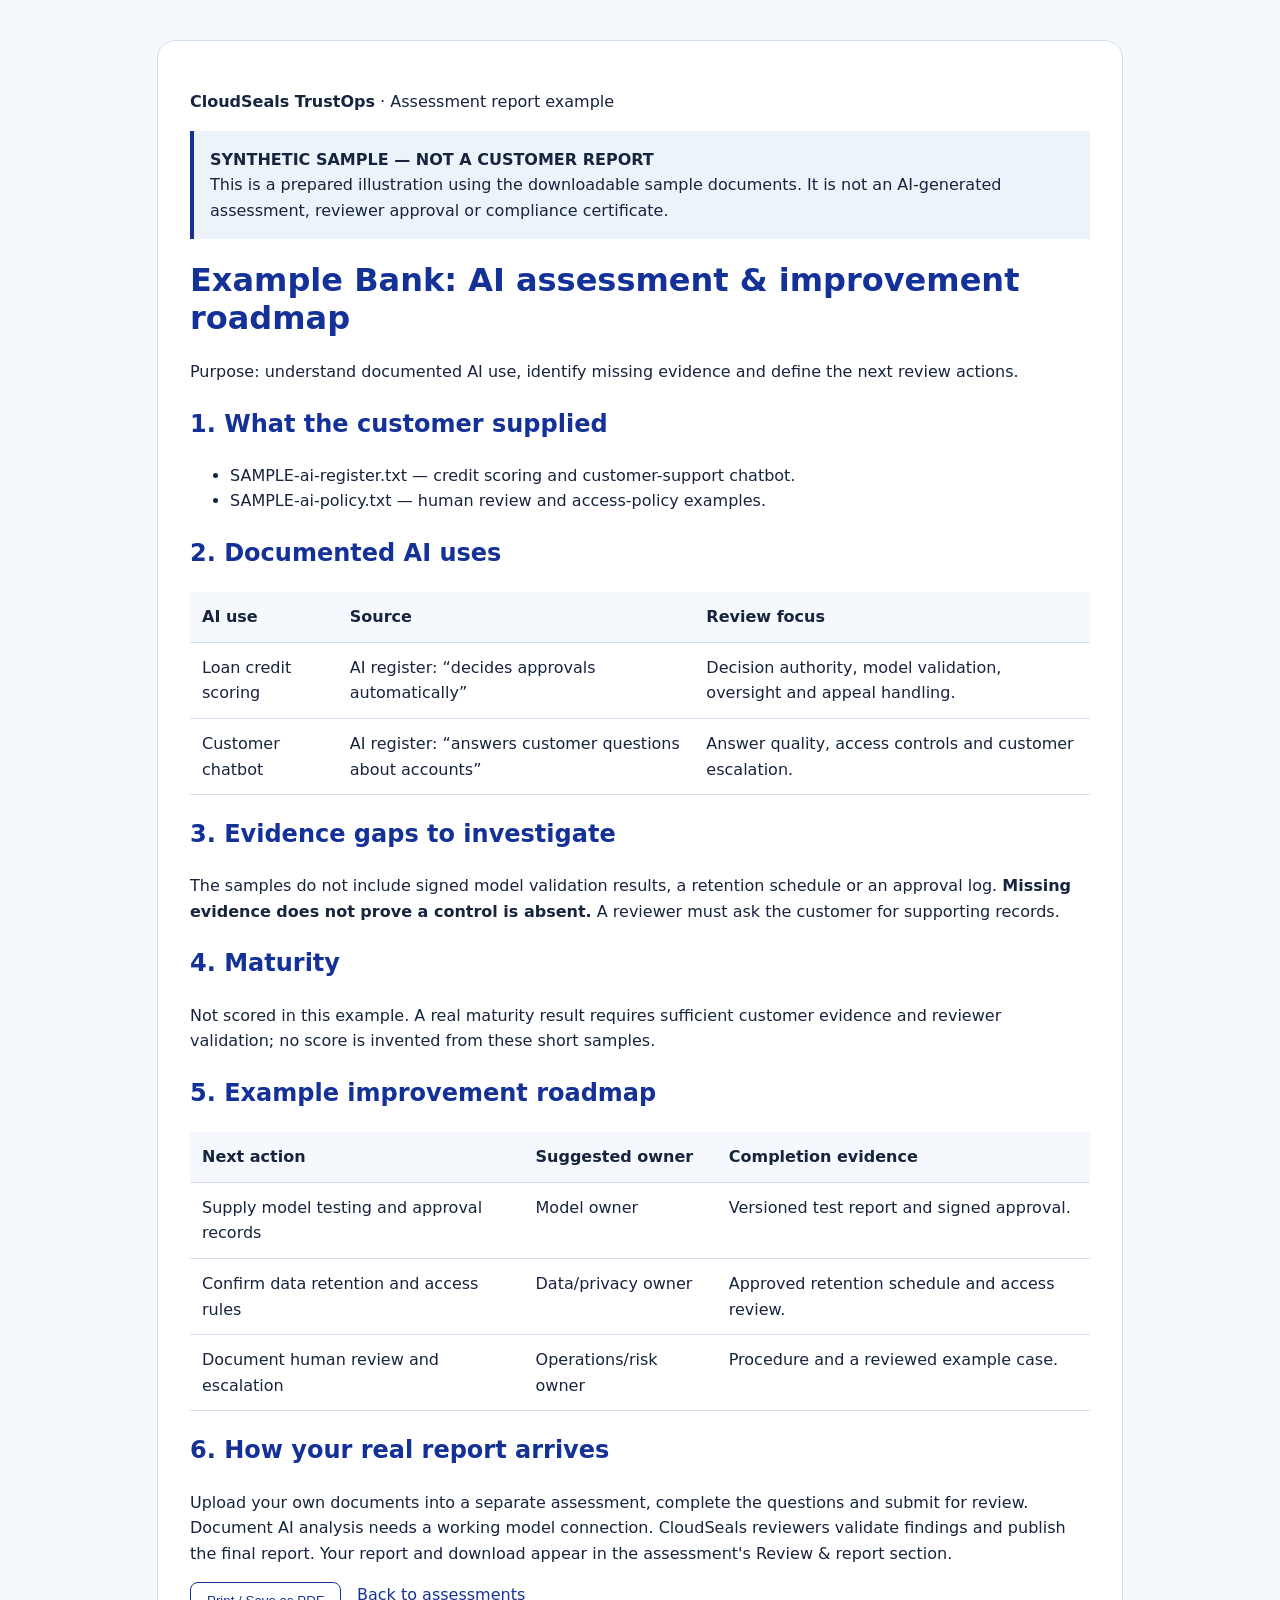
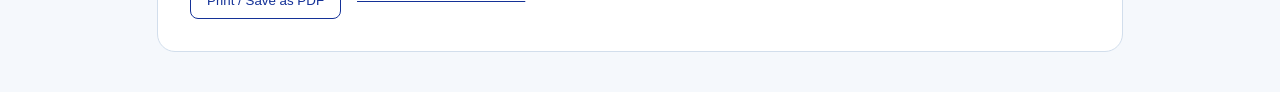
==== apps/portal-web/sample-assessment-report.html @ 81be485e "feat: add AI agents office and guided customer assessment previews" ====
<!doctype html>
<html lang="en"><head><meta charset="utf-8"><meta name="viewport" content="width=device-width,initial-scale=1"><title>CloudSeals · Synthetic sample report</title>
<link rel="stylesheet" href="sample-assessment-report.css"></head><body><main>
<p><strong>CloudSeals TrustOps</strong> · Assessment report example</p><div class="notice"><strong>SYNTHETIC SAMPLE — NOT A CUSTOMER REPORT</strong><br>This is a prepared illustration using the downloadable sample documents. It is not an AI-generated assessment, reviewer approval or compliance certificate.</div>
<h1>Example Bank: AI assessment & improvement roadmap</h1><p>Purpose: understand documented AI use, identify missing evidence and define the next review actions.</p>
<h2>1. What the customer supplied</h2><ul><li>SAMPLE-ai-register.txt — credit scoring and customer-support chatbot.</li><li>SAMPLE-ai-policy.txt — human review and access-policy examples.</li></ul>
<h2>2. Documented AI uses</h2><table><thead><tr><th>AI use</th><th>Source</th><th>Review focus</th></tr></thead><tbody><tr><td>Loan credit scoring</td><td>AI register: “decides approvals automatically”</td><td>Decision authority, model validation, oversight and appeal handling.</td></tr><tr><td>Customer chatbot</td><td>AI register: “answers customer questions about accounts”</td><td>Answer quality, access controls and customer escalation.</td></tr></tbody></table>
<h2>3. Evidence gaps to investigate</h2><p>The samples do not include signed model validation results, a retention schedule or an approval log. <strong>Missing evidence does not prove a control is absent.</strong> A reviewer must ask the customer for supporting records.</p>
<h2>4. Maturity</h2><p>Not scored in this example. A real maturity result requires sufficient customer evidence and reviewer validation; no score is invented from these short samples.</p>
<h2>5. Example improvement roadmap</h2><table><thead><tr><th>Next action</th><th>Suggested owner</th><th>Completion evidence</th></tr></thead><tbody><tr><td>Supply model testing and approval records</td><td>Model owner</td><td>Versioned test report and signed approval.</td></tr><tr><td>Confirm data retention and access rules</td><td>Data/privacy owner</td><td>Approved retention schedule and access review.</td></tr><tr><td>Document human review and escalation</td><td>Operations/risk owner</td><td>Procedure and a reviewed example case.</td></tr></tbody></table>
<h2>6. How your real report arrives</h2><p>Upload your own documents into a separate assessment, complete the questions and submit for review. Document AI analysis needs a working model connection. CloudSeals reviewers validate findings and publish the final report. Your report and download appear in the assessment's Review & report section.</p>
<div class="actions"><button id="print-report">Print / Save as PDF</button><a href="./#/assessments">Back to assessments</a></div>
</main><script src="sample-report.js"></script></body></html>
---- apps/portal-web/sample-assessment-report.css ----
body{margin:0;background:#f5f8fc;color:#17243d;font:16px/1.6 system-ui,sans-serif}main{max-width:900px;margin:40px auto;padding:32px;background:white;border:1px solid #d2deec;border-radius:18px}h1,h2{color:#143197}h1{line-height:1.2}.notice{background:#edf3fa;border-left:4px solid #143197;padding:16px}table{border-collapse:collapse;width:100%;margin:18px 0}th,td{text-align:left;padding:12px;border-bottom:1px solid #d2deec;vertical-align:top}th{background:#f5f8fc}.actions{display:flex;gap:16px;flex-wrap:wrap}a,button{color:#143197}button{padding:10px 16px;border:1px solid #143197;border-radius:8px;background:white;cursor:pointer}@media(max-width:600px){main{margin:12px;padding:18px}table{font-size:14px}th,td{padding:8px}}@media print{body{background:white}main{border:0;margin:0}.actions{display:none}}
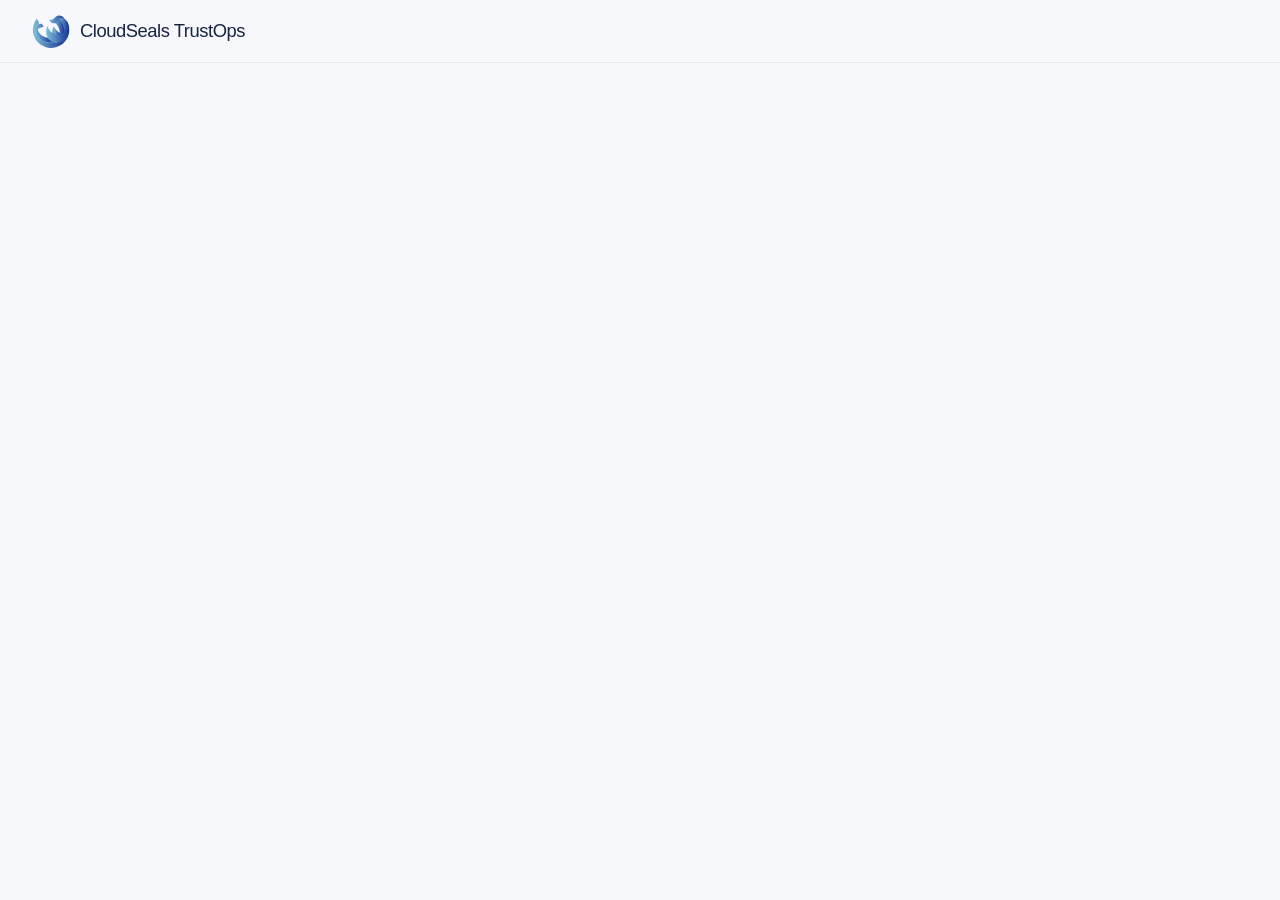
==== commit cdecfdc1: "Add live website inspection and real assessment reports" ====
--- a/apps/portal-web/sample-assessment-report.html
+++ b/apps/portal-web/sample-assessment-report.html
@@ -1,13 +1,7 @@
 <!doctype html>
-<html lang="en"><head><meta charset="utf-8"><meta name="viewport" content="width=device-width,initial-scale=1"><title>CloudSeals · Synthetic sample report</title>
+<html lang="en"><head><meta charset="utf-8"><meta name="viewport" content="width=device-width,initial-scale=1">
+<meta http-equiv="refresh" content="0;url=./#/reports"><title>CloudSeals TrustOps reports</title>
+<link rel="icon" type="image/svg+xml" href="images/logo.svg">
 <link rel="stylesheet" href="sample-assessment-report.css"></head><body><main>
-<p><strong>CloudSeals TrustOps</strong> · Assessment report example</p><div class="notice"><strong>SYNTHETIC SAMPLE — NOT A CUSTOMER REPORT</strong><br>This is a prepared illustration using the downloadable sample documents. It is not an AI-generated assessment, reviewer approval or compliance certificate.</div>
-<h1>Example Bank: AI assessment & improvement roadmap</h1><p>Purpose: understand documented AI use, identify missing evidence and define the next review actions.</p>
-<h2>1. What the customer supplied</h2><ul><li>SAMPLE-ai-register.txt — credit scoring and customer-support chatbot.</li><li>SAMPLE-ai-policy.txt — human review and access-policy examples.</li></ul>
-<h2>2. Documented AI uses</h2><table><thead><tr><th>AI use</th><th>Source</th><th>Review focus</th></tr></thead><tbody><tr><td>Loan credit scoring</td><td>AI register: “decides approvals automatically”</td><td>Decision authority, model validation, oversight and appeal handling.</td></tr><tr><td>Customer chatbot</td><td>AI register: “answers customer questions about accounts”</td><td>Answer quality, access controls and customer escalation.</td></tr></tbody></table>
-<h2>3. Evidence gaps to investigate</h2><p>The samples do not include signed model validation results, a retention schedule or an approval log. <strong>Missing evidence does not prove a control is absent.</strong> A reviewer must ask the customer for supporting records.</p>
-<h2>4. Maturity</h2><p>Not scored in this example. A real maturity result requires sufficient customer evidence and reviewer validation; no score is invented from these short samples.</p>
-<h2>5. Example improvement roadmap</h2><table><thead><tr><th>Next action</th><th>Suggested owner</th><th>Completion evidence</th></tr></thead><tbody><tr><td>Supply model testing and approval records</td><td>Model owner</td><td>Versioned test report and signed approval.</td></tr><tr><td>Confirm data retention and access rules</td><td>Data/privacy owner</td><td>Approved retention schedule and access review.</td></tr><tr><td>Document human review and escalation</td><td>Operations/risk owner</td><td>Procedure and a reviewed example case.</td></tr></tbody></table>
-<h2>6. How your real report arrives</h2><p>Upload your own documents into a separate assessment, complete the questions and submit for review. Document AI analysis needs a working model connection. CloudSeals reviewers validate findings and publish the final report. Your report and download appear in the assessment's Review & report section.</p>
-<div class="actions"><button id="print-report">Print / Save as PDF</button><a href="./#/assessments">Back to assessments</a></div>
-</main><script src="sample-report.js"></script></body></html>
+<h1>Your assessment reports</h1><p>Open your workspace to view reports published from your assessment answers and evidence.</p>
+<a href="./#/reports">Open your reports</a></main></body></html>
